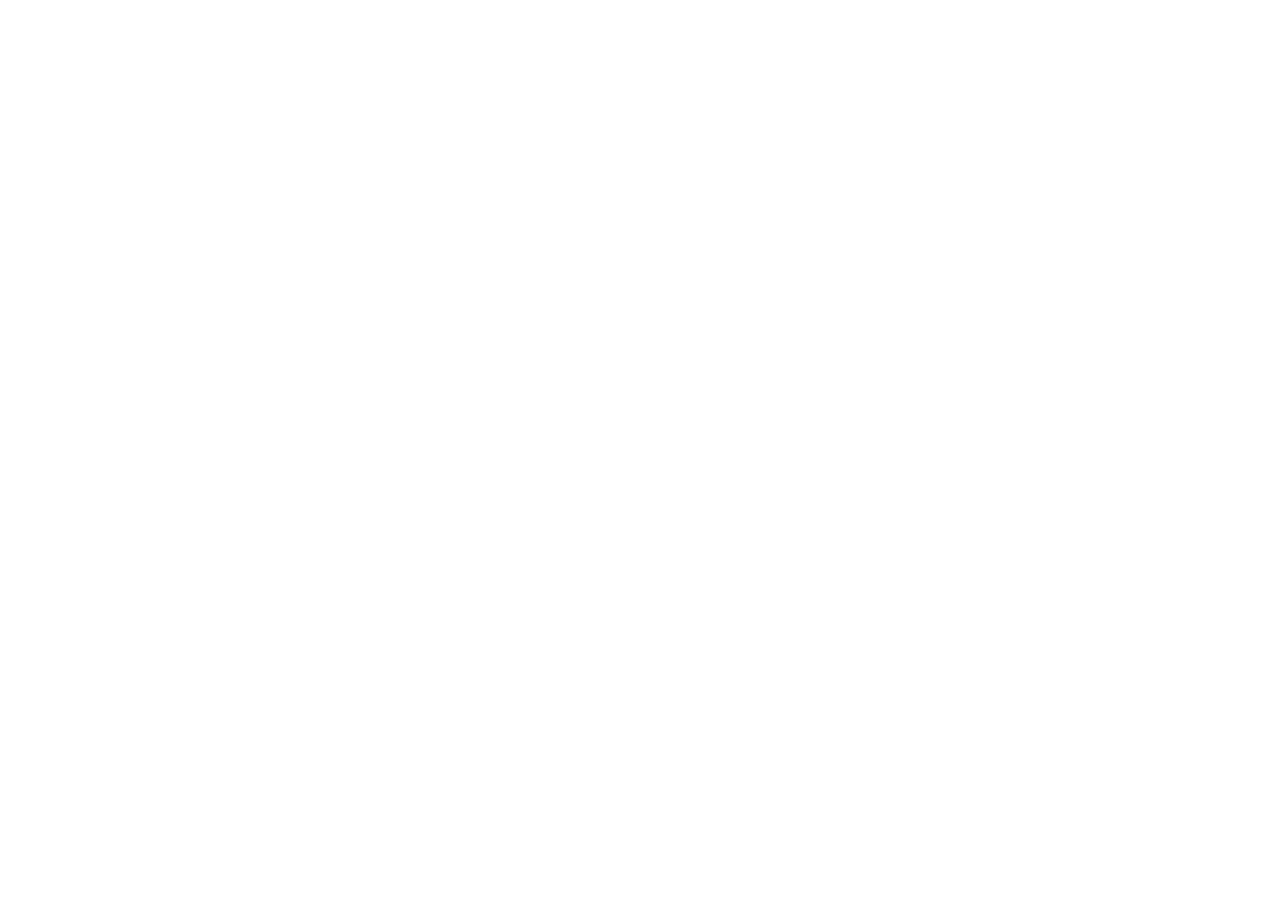
==== index.html @ f115fef4 "Initial commit" ====
<!DOCTYPE html>
<html lang="ru">
<head>
  <meta charset="UTF-8">
  <meta name="viewport" content="width=device-width, initial-scale=1.0">
  <title>Научиться учиться</title>
</head>
<body>
  <div class="page">

  </div>
</body>
</html>
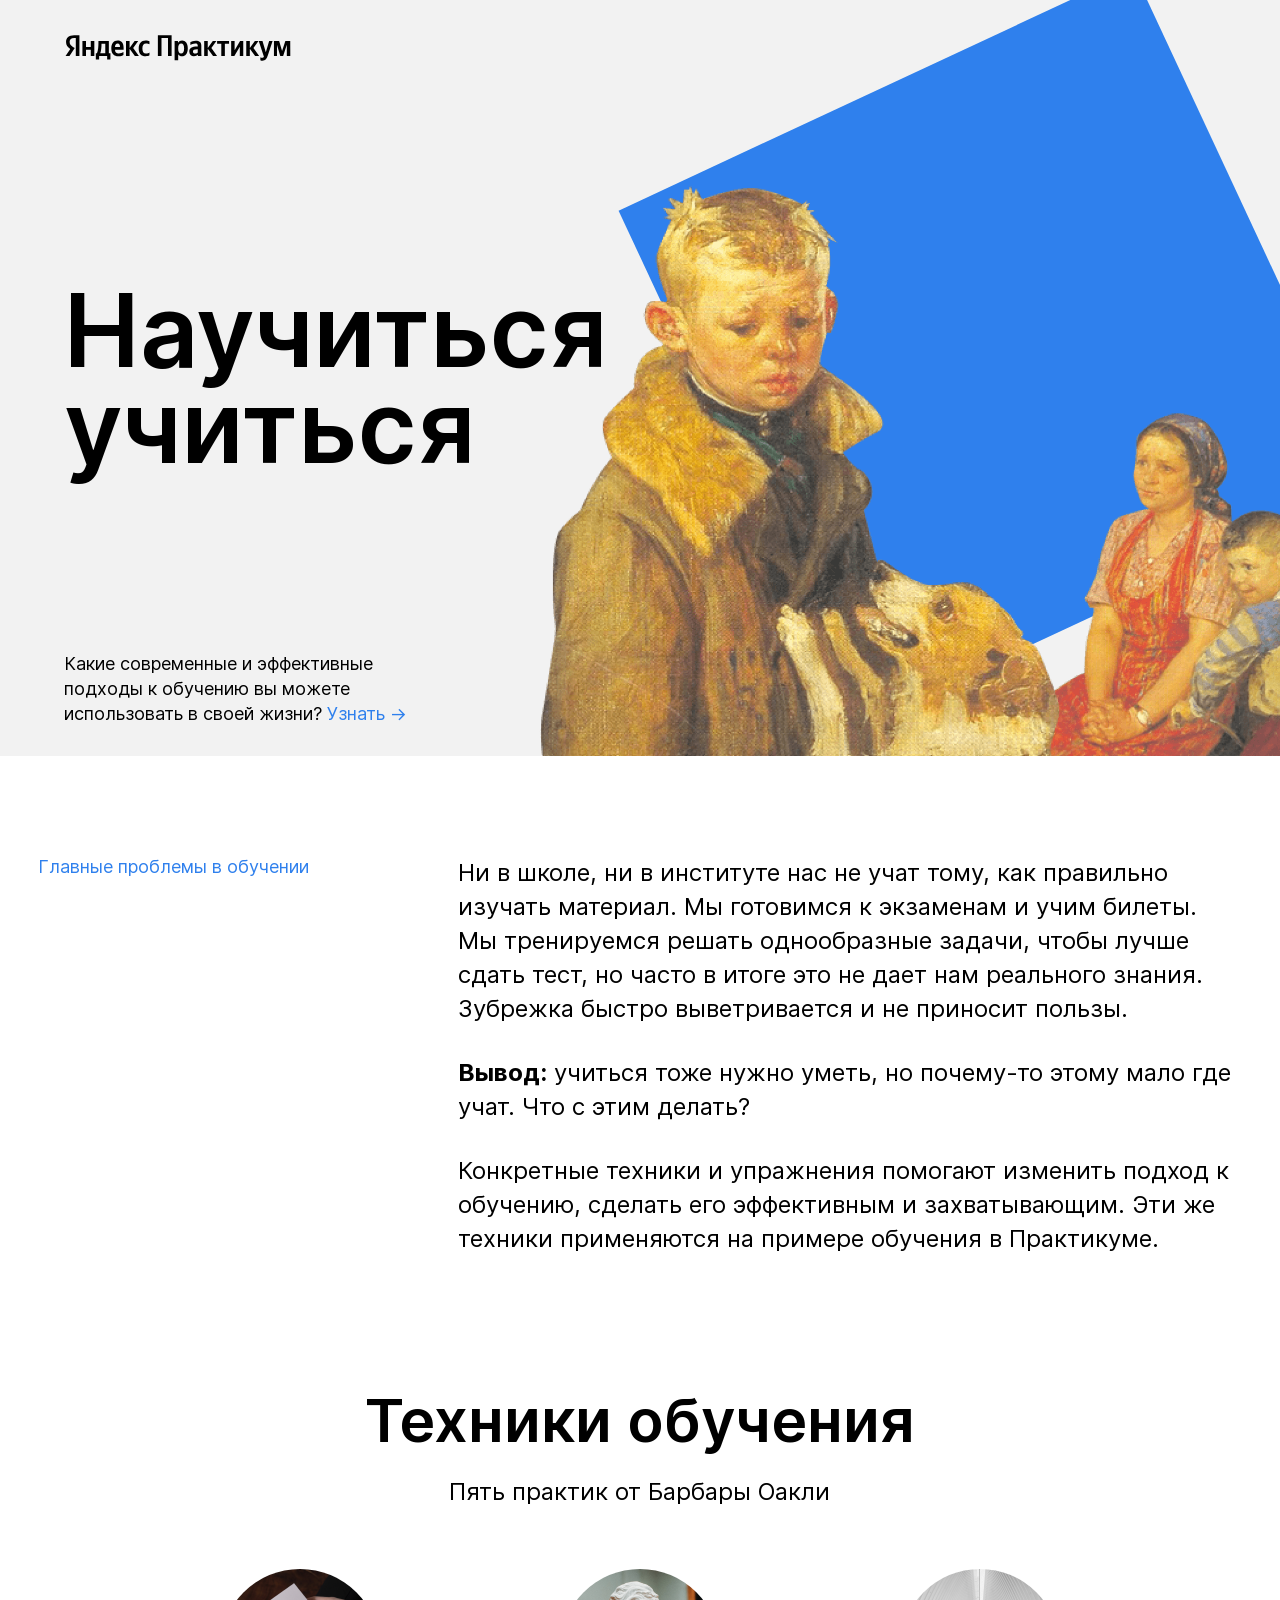
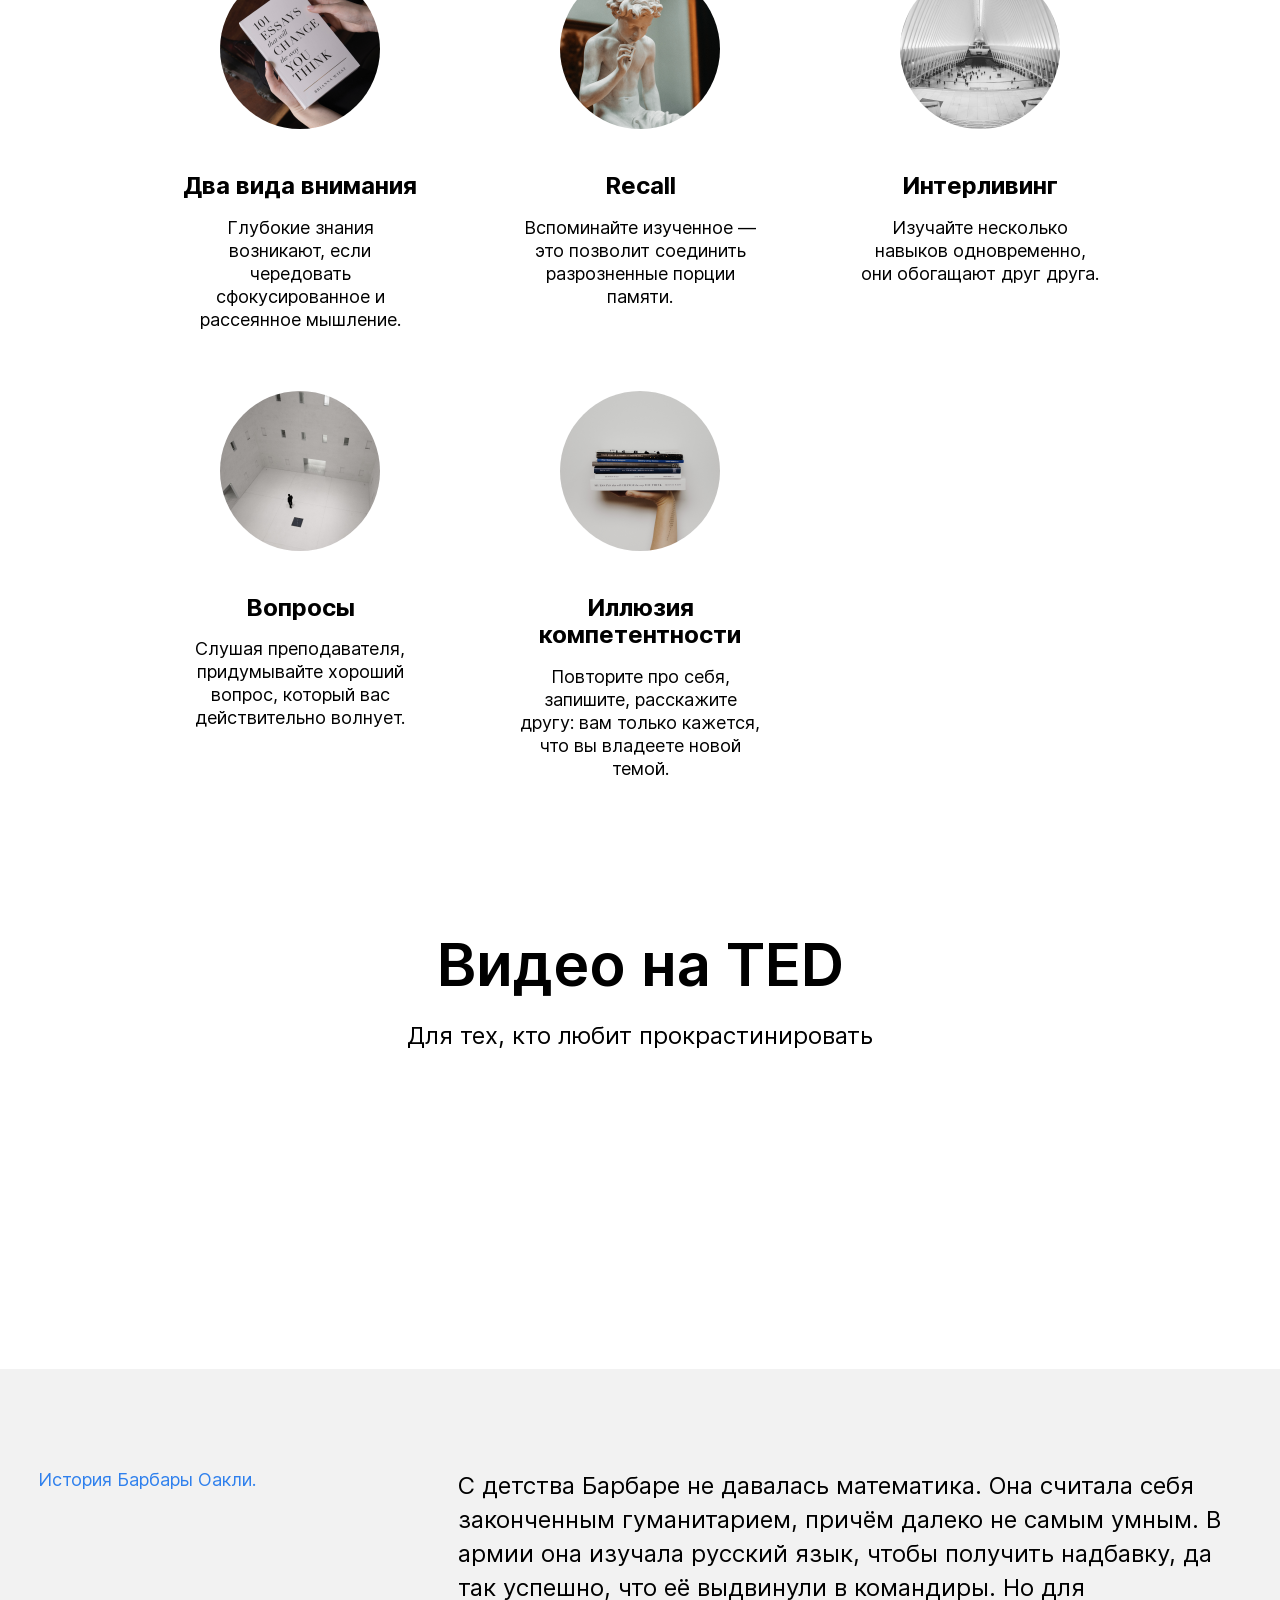
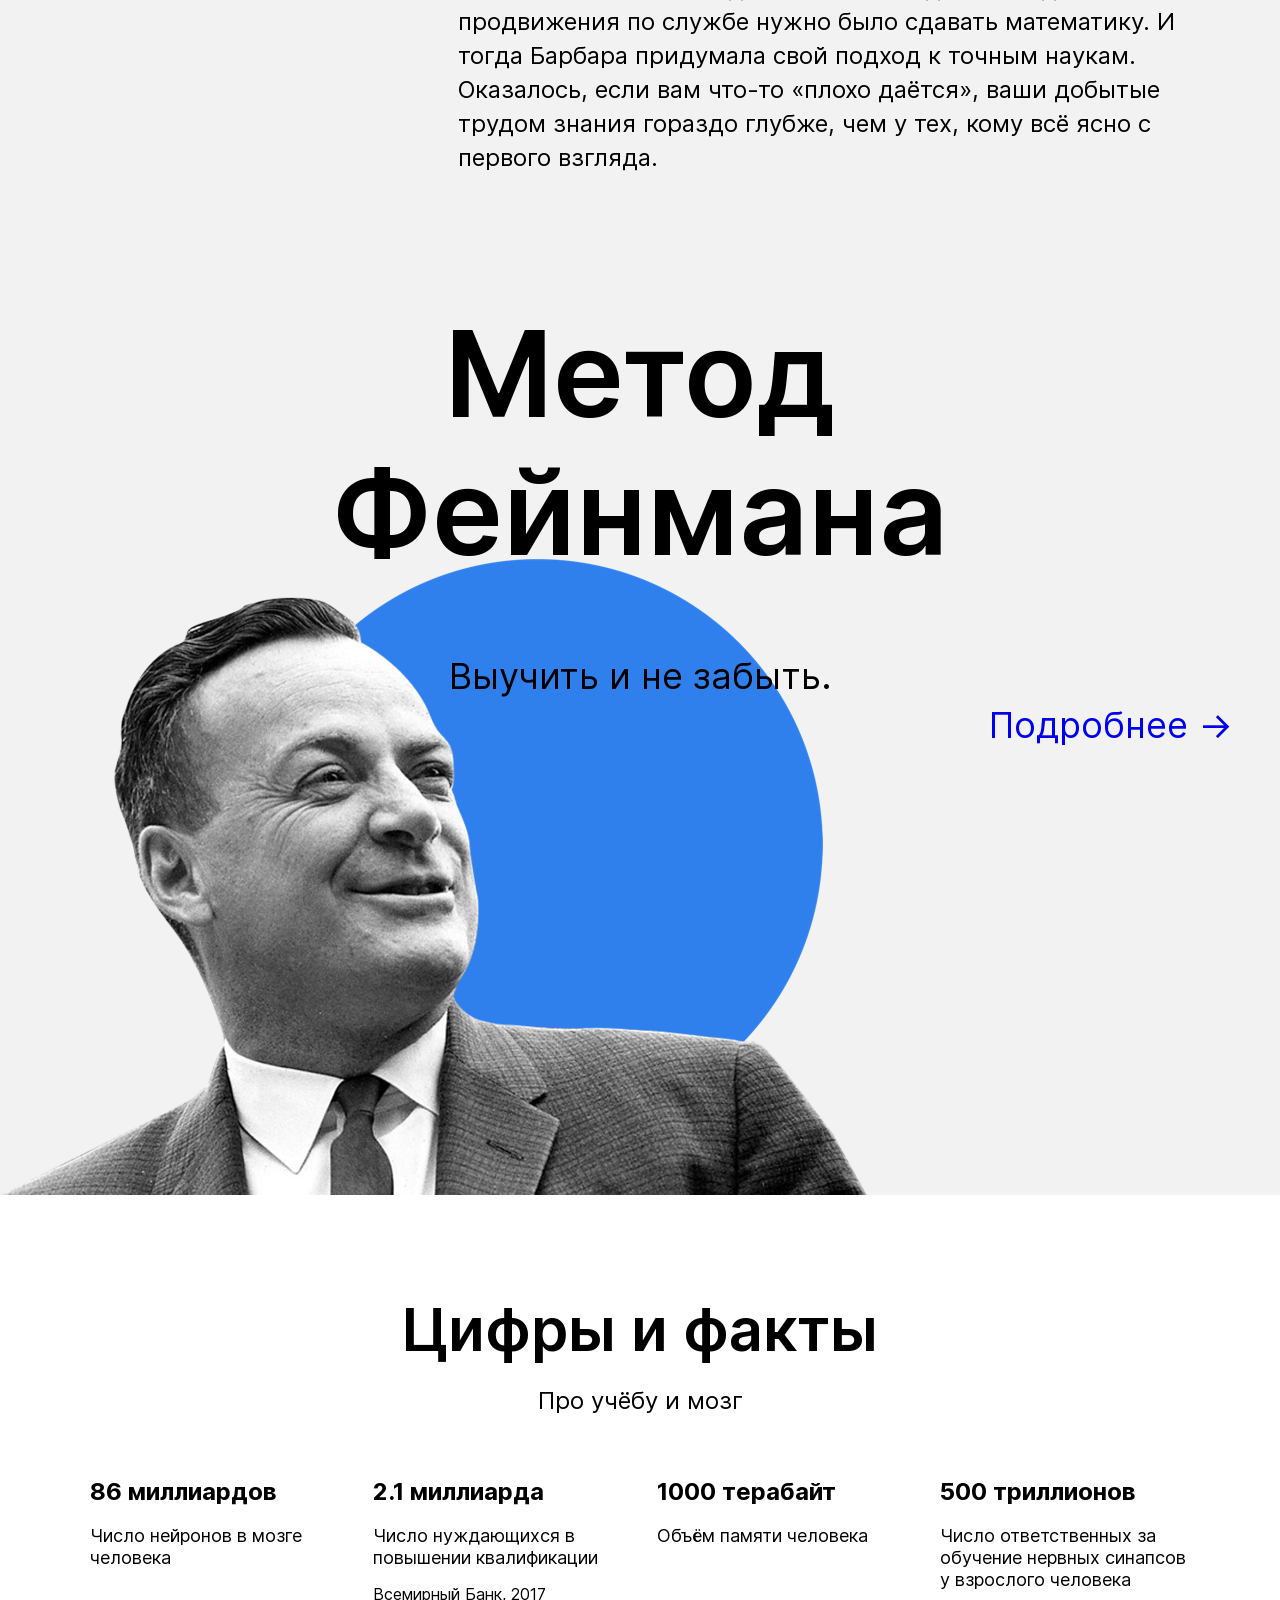
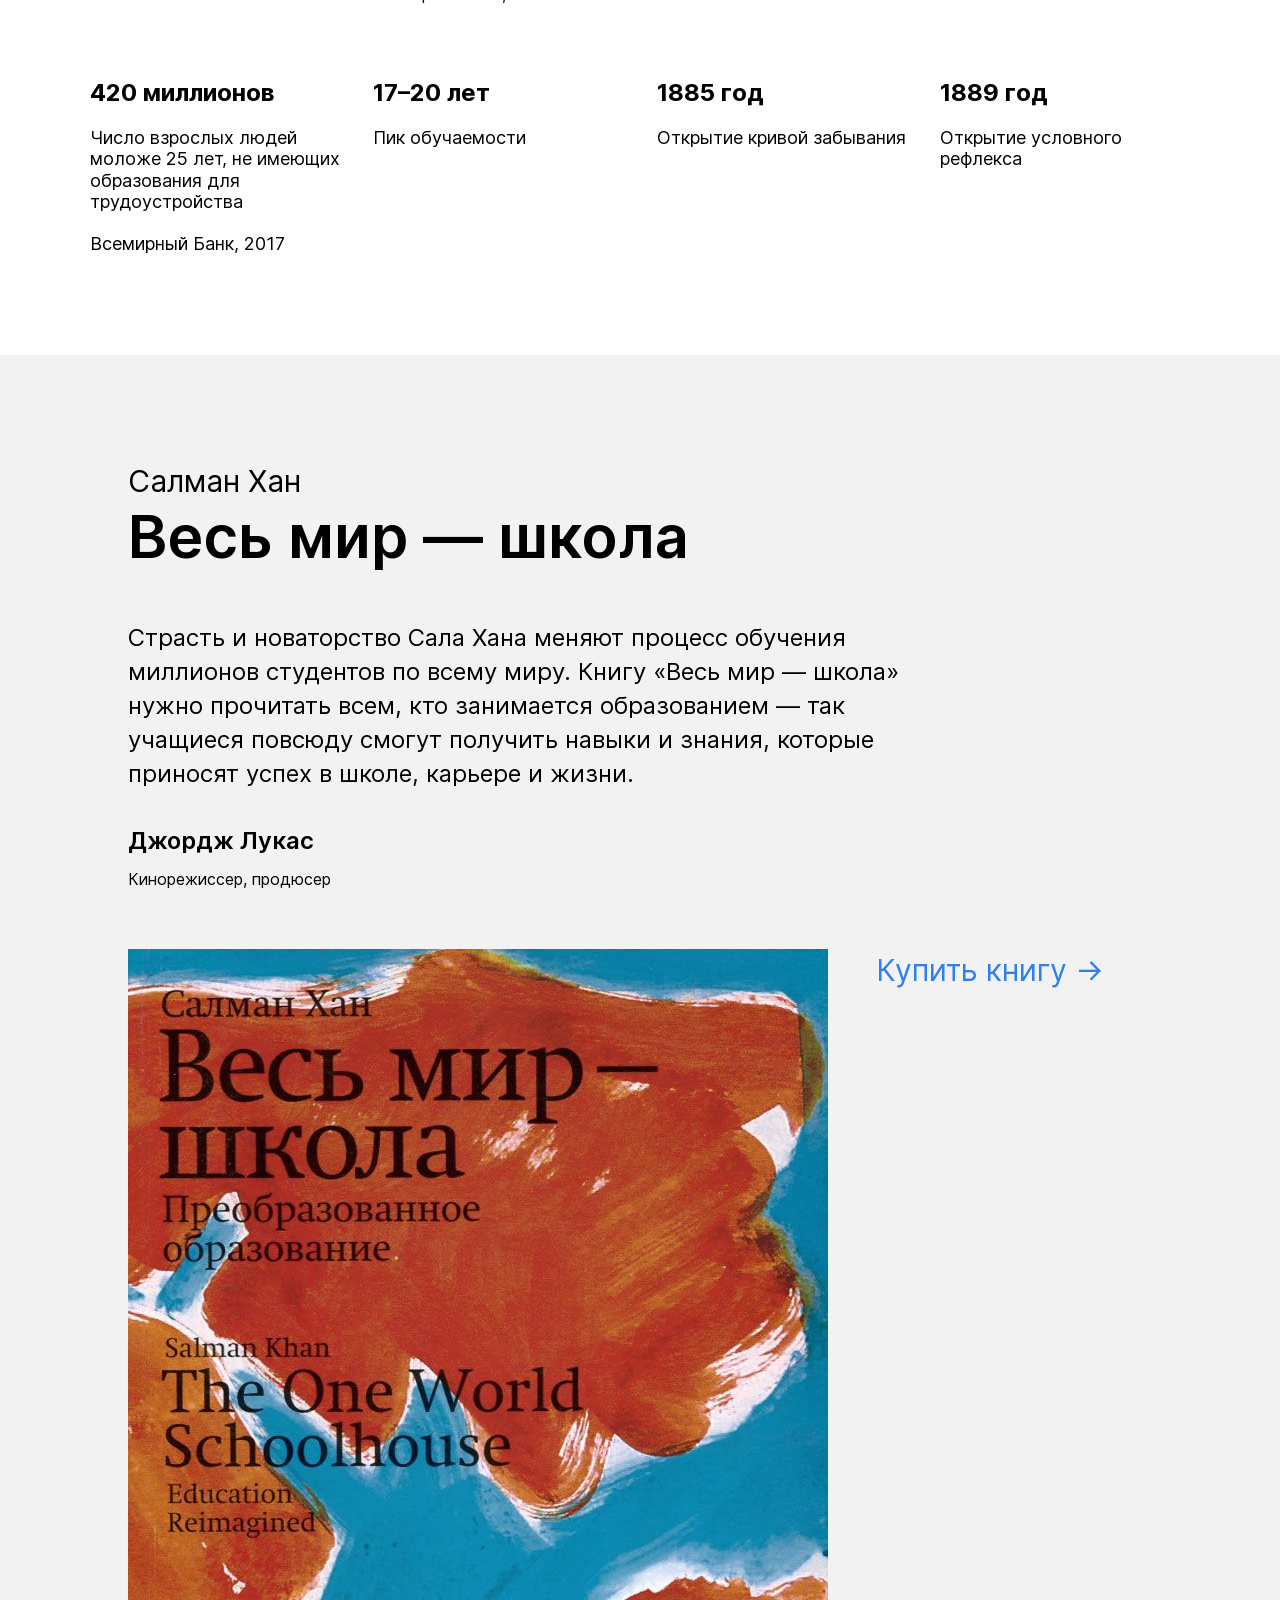
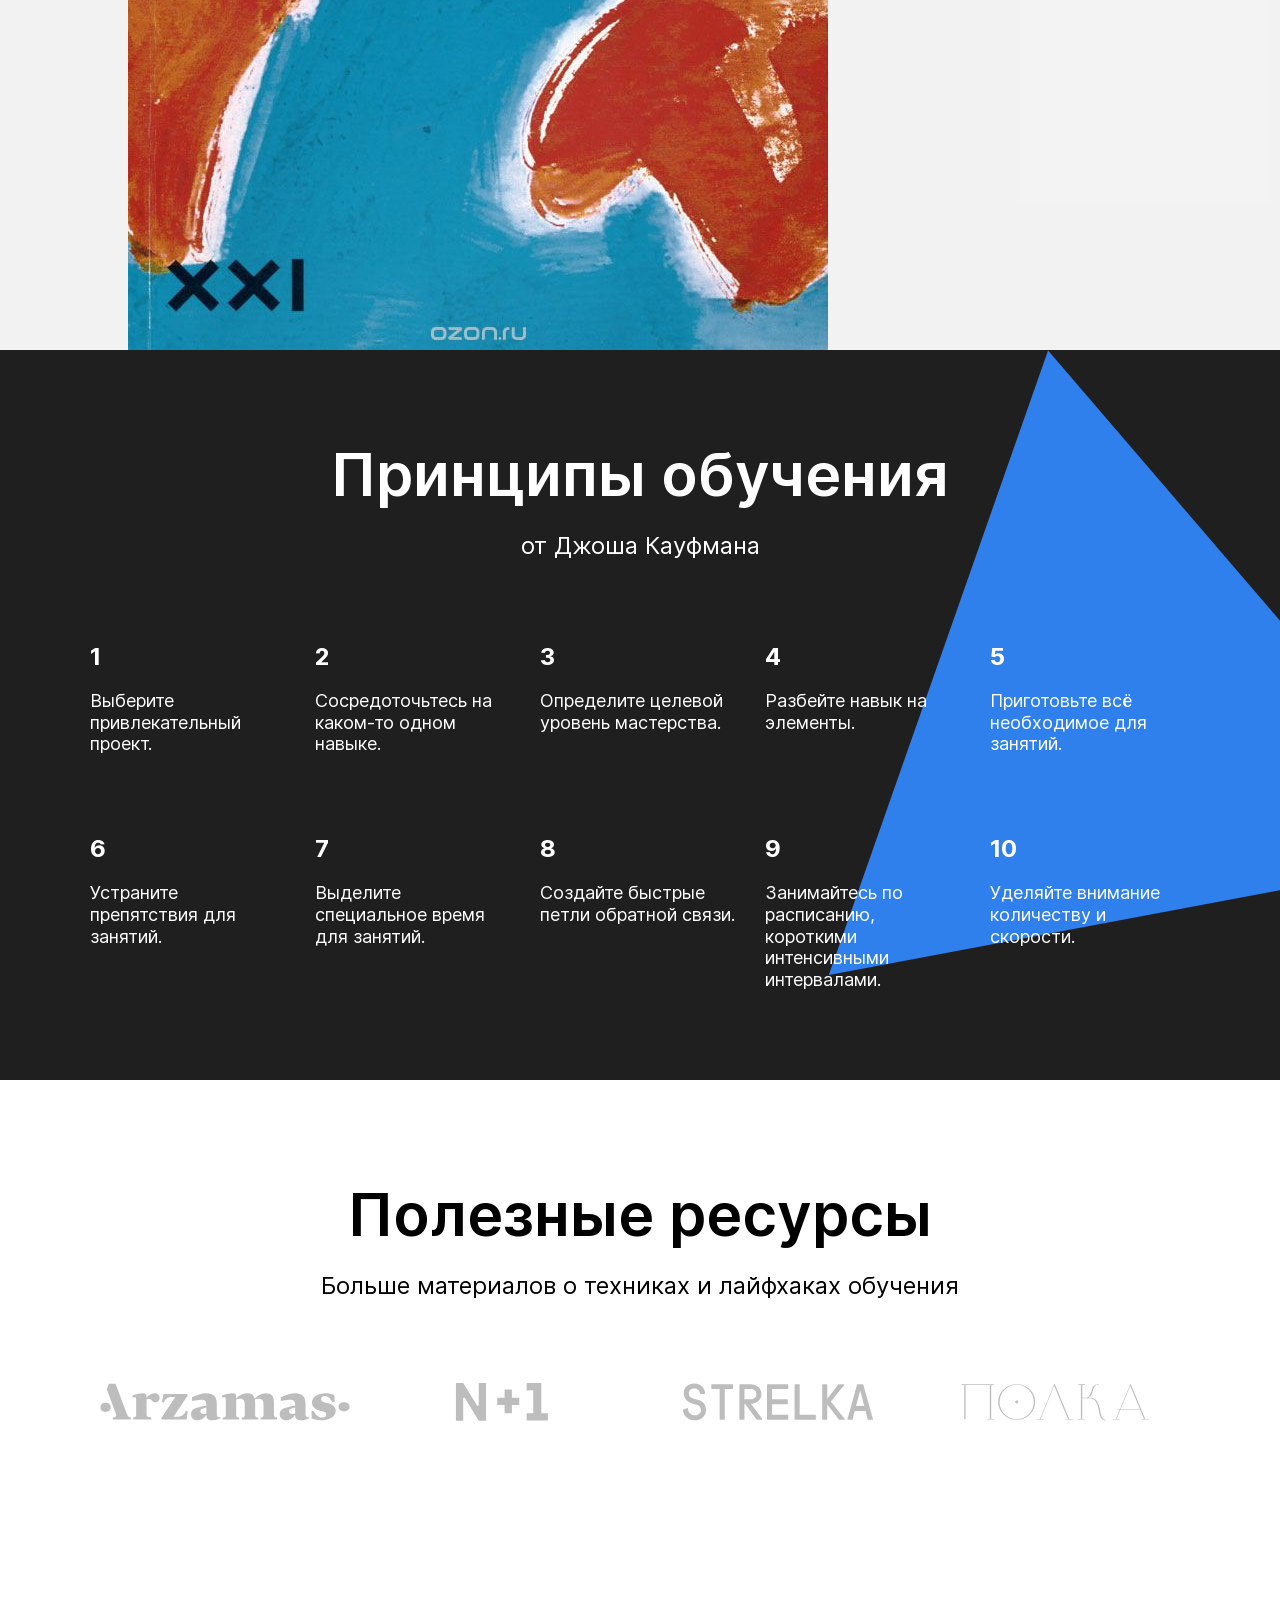
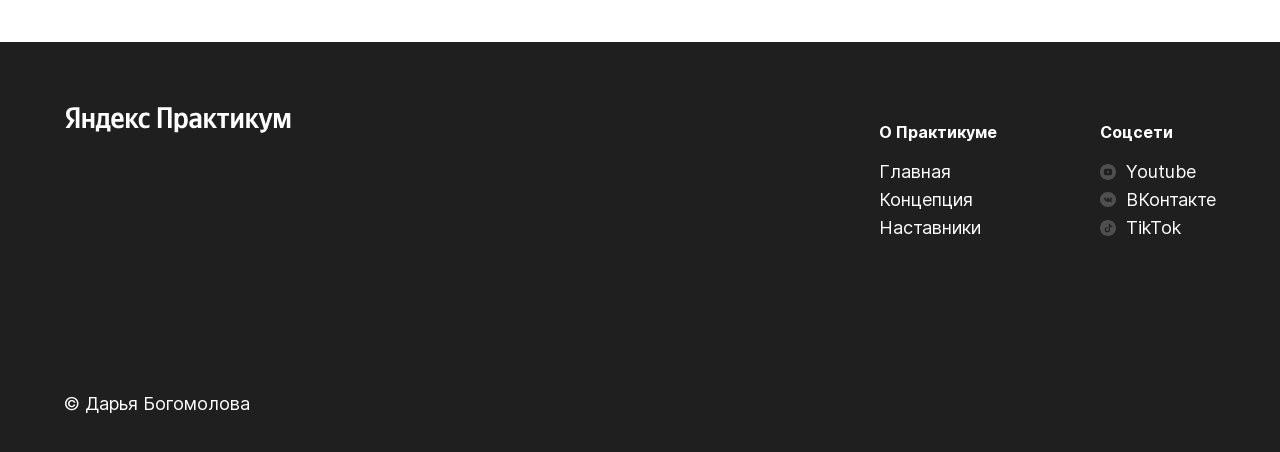
==== commit 46b41f62: "feat: web application is added" ====
--- a/index.html
+++ b/index.html
@@ -4,10 +4,228 @@
   <meta charset="UTF-8">
   <meta name="viewport" content="width=device-width, initial-scale=1.0">
   <title>Научиться учиться</title>
+  <link rel="stylesheet" href="./pages/index.css">
 </head>
 <body>
   <div class="page">
-
+<header class="header">
+  <img class="logo_place_header" src="./images/logo_place_header.svg" alt="Тёмный логотип Яндекс.практикум">
+  <h1 class="header__title">Научиться учиться</h1>
+  <p class="header__subtitle">Какие современные и эффективные подходы к обучению вы можете использовать в своей жизни?
+    <a class="header__link" href="#"> Узнать →</a>
+  </p>
+  <img class="header__main-illustration" src="./images/header-image.png" alt="Мальчик с собакой">
+  <div class="header__square-pic"></div>
+</header>
+<main class="centered-block">
+  <section class="description">
+    <div class="two-columns">
+      <h2 class="two-columns__brief">Главные проблемы в обучении</h2>
+      <div class="two-columns__main-text">
+        <p class="two-columns__pharagraph">Ни в школе, ни в институте нас не учат тому, как правильно изучать материал. Мы готовимся к экзаменам и учим билеты. Мы тренируемся решать однообразные задачи, чтобы лучше сдать тест, но часто в итоге это не дает нам реального знания. Зубрежка быстро выветривается и не приносит пользы.</p> 
+        <p class="two-columns__pharagraph"><b>Вывод:</b> учиться тоже нужно уметь, но почему-то этому мало где учат. Что с этим делать?</p>
+        <p class="two-columns__pharagraph">Конкретные техники и упражнения помогают изменить подход к обучению, сделать его эффективным и захватывающим. Эти же техники применяются на примере обучения в Практикуме.</p>
+      </div>
+    </div>
+  </section>
+
+  <section class="technics">
+    <h2 class="section-title">Техники обучения</h2>
+    <p class="section-subtitle">Пять практик от Барбары Оакли</p>
+    <div class="cards">
+      <div class="cards__item">
+        <img class="cards__image" src="./images/cards-attention.png" alt="Заумная книга в руках">
+        <h3 class="cards__title">Два вида внимания</h3>
+        <p class="cards__description">Глубокие знания возникают, если чередовать сфокусированное и рассеянное мышление.</p>
+      </div>
+      <div class="cards__item">
+        <img class="cards__image" src="./images/cards-recall.png" alt="Скульптура мальчика с ручкой в зубах">
+        <h3 class="cards__title">Recall</h3>
+        <p class="cards__description">Вспоминайте изученное — это позволит соединить разрозненные порции памяти.</p>
+      </div>
+      <div class="cards__item">
+        <img class="cards__image" src="./images/cards-interliving.png" alt="Зал ожидания на вокзале">
+        <h3 class="cards__title">Интерливинг</h3>
+        <p class="cards__description">Изучайте несколько навыков одновременно, они обогащают друг друга.</p>
+      </div>
+      <div class="cards__item">
+        <img class="cards__image" src="./images/cards-question.png" alt="Человек в пустой комнате со множеством окон">
+        <h3 class="cards__title">Вопросы</h3>
+        <p class="cards__description">Слушая преподавателя, придумывайте хороший вопрос, который вас действительно волнует.</p>
+      </div>
+      <div class="cards__item">
+        <img class="cards__image" src="./images/cards-competence.png" alt="Рука держит стопку книг">
+        <h3 class="cards__title">Иллюзия компетентности</h3>
+        <p class="cards__description">Повторите про себя, запишите, расскажите другу: вам только кажется, что вы владеете новой темой.</p>
+      </div>
+    </div>
+  </section>
+
+  <section class="video">
+    <h2 class="section-title">Видео нa TED</h2>
+    <p class="section-subtitle">Для тех, кто любит прокрастинировать</p>
+    <div class="video__iframes">
+      <iframe class="video__iframe" id="ytplayer" type="text/html" width="515" height="316" src="https://www.youtube.com/embed/5MgBikgcWnY"
+      frameborder="0" allowfullscreen></iframe>
+      <iframe class="video__iframe" id="ytplayer" type="text/html" width="515" height="316" src="https://www.youtube.com/embed/arj7oStGLkU"
+      frameborder="0" allowfullscreen></iframe>
+    </div>
+  </section>
+
+  <section class="oakley">
+    <div class="two-columns">
+      <h2 class="two-columns__brief">История Барбары Оакли.</h2>
+      <div class="two-columns__main-text">
+      <p class="two-columns__pharagraph">С детства Барбаре не давалась математика. Она считала себя законченным гуманитарием, причём далеко не самым умным. В армии она изучала русский язык, чтобы получить надбавку, да так успешно, что её выдвинули в командиры. Но для продвижения по службе нужно было сдавать математику. И тогда Барбара придумала свой подход к точным наукам. Оказалось, если вам что-то «плохо даётся», ваши добытые трудом знания гораздо глубже, чем у тех, кому всё ясно с первого взгляда.</p>
+      </div>
+    </div>
+  </section>
+
+  <section class="feynman">
+    <h2 class="feynman__title">Метод Фейнмана</h2>
+    <p class="feynman__subtitle">Выучить и не забыть.</p>
+    <a class="feynman__link" href="#">Подробнее →</a>
+  </section>
+
+  <section class="digits">
+    <h2 class="section-title">Цифры и факты</h2>
+    <p class="section-subtitle">Про учёбу и мозг</p>
+    <div class="table">
+      <div class="table__cell">
+        <h3 class="table__heading">86 миллиардов</h3>
+        <p class="table__text">Число нейронов в мозге человека</p>
+      </div>
+      <div class="table__cell">
+        <h3 class="table__heading">2.1 миллиарда</h3>
+        <p class="table__text">Число нуждающихся в повышении квалификации</p>
+        <p class="table_text">Всемирный Банк, 2017</p>
+      </div>
+      <div class="table__cell">
+        <h3 class="table__heading">1000 терабайт</h3>
+        <p class="table__text">Объём памяти человека</p>
+      </div>
+      <div class="table__cell">
+        <h3 class="table__heading">500 триллионов</h3>
+        <p class="table__text">Число ответственных за обучение нервных синапсов у взрослого человека</p>
+      </div>
+      <div class="table__cell">
+        <h3 class="table__heading">420 миллионов</h3>
+        <p class="table__text">Число взрослых людей моложе 25 лет, не имеющих образования для трудоустройства</p>
+        <p class="table__text">Всемирный Банк, 2017</p>
+      </div>
+      <div class="table__cell">
+        <h3 class="table__heading">17–20 лет</h3>
+        <p class="table__text">Пик обучаемости</p>
+      </div>
+      <div class="table__cell">
+        <h3 class="table__heading">1885 год</h3>
+        <p class="table__text">Открытие кривой забывания</p>
+      </div>
+      <div class="table__cell">
+        <h3 class="table__heading">1889 год</h3>
+        <p class="table__text">Открытие условного рефлекса</p>
+      </div>
+    </div>
+  </section>
+
+  <section class="khan">
+    <div class="khan__container">
+      <p class="khan__author">Салман Хан</p>
+      <h2 class="khan__title">Весь мир — школа</h2>
+      <p class="khan__quote">Страсть и новаторство Сала Хана меняют процесс обучения миллионов студентов по всему миру. Книгу «Весь мир — школа» нужно прочитать всем, кто занимается образованием — так учащиеся повсюду смогут получить навыки и знания, которые приносят успех в школе, карьере и жизни.</p>
+      <p class="khan__quote-author">Джордж Лукас</p>
+      <p class="khan__quote-author-subtitle">Кинорежиссер, продюсер</p>
+      <div class="khan__book-container">
+      <img class="khan__book-img" src="./images/khan-book.jpg" alt="Книга "Весь мир - школа" Салмана Хана">
+      <a class="khan__buy-link" href="#">Купить книгу →</a>
+      </div>
+    </div>
+  </section>
+
+  <section class="kaufman">
+    <h2 class="section-title section-title_theme_dark">Принципы обучения</h2>
+    <p class="section-subtitle section-subtitle_theme_dark">от Джоша Кауфмана</p>
+    <div class="table table_theme_dark">
+      <div class="table__cell table__cell_theme_dark">
+        <h3 class="table__heading table__heading_theme_dark">1</h3>
+        <p class="table__text table__text_theme_dark">Выберите привлекательный проект.</p>
+      </div>
+      <div class="table__cell table__cell_theme_dark">
+        <h3 class="table__heading table__heading_theme_dark">2</h3>
+        <p class="table__text table__text_theme_dark">Сосредоточьтесь на каком-то одном навыке.</p>
+      </div>
+      <div class="table__cell table__cell_theme_dark">
+        <h3 class="table__heading table__heading_theme_dark">3</h3>
+        <p class="table__text table__text_theme_dark">Определите целевой уровень мастерства.</p>
+      </div>
+      <div class="table__cell table__cell_theme_dark">
+        <h3 class="table__heading table__heading_theme_dark">4</h3>
+        <p class="table__text table__text_theme_dark">Разбейте навык на элементы.</p>
+      </div>
+      <div class="table__cell table__cell_theme_dark">
+        <h3 class="table__heading table__heading_theme_dark">5</h3>
+        <p class="table__text table__text_theme_dark">Приготовьте всё необходимое для занятий.</p>
+      </div>
+      <div class="table__cell table__cell_theme_dark">
+        <h3 class="table__heading table__heading_theme_dark">6</h3>
+        <p class="table__text table__text_theme_dark">Устраните препятствия для занятий.</p>
+      </div>
+      <div class="table__cell table__cell_theme_dark">
+        <h3 class="table__heading table__heading_theme_dark">7</h3>
+        <p class="table__text table__text_theme_dark">Выделите специальное время для занятий.</p>
+      </div>
+      <div class="table__cell table__cell_theme_dark">
+        <h3 class="table__heading table__heading_theme_dark">8</h3>
+        <p class="table__text table__text_theme_dark">Создайте быстрые петли обратной связи.</p>
+      </div>
+      <div class="table__cell table__cell_theme_dark">
+        <h3 class="table__heading table__heading_theme_dark">9</h3>
+        <p class="table__text table__text_theme_dark">Занимайтесь по расписанию, короткими интенсивными интервалами.</p>
+      </div>
+      <div class="table__cell table__cell_theme_dark">
+        <h3 class="table__heading table__heading_theme_dark">10</h3>
+        <p class="table__text table__text_theme_dark">Уделяйте внимание количеству и скорости.</p>
+      </div>
+    </div>
+    <div class="kaufman__triangle"></div>
+  </section>
+
+  <section class="resources">
+    <h2 class="section-title">Полезные ресурсы</h2>
+    <p class="section-subtitle">Больше материалов о техниках и лайфхаках обучения</p>
+    <ul class="resources__logo-zone">
+      <li><a href="#"><img class="resources__logo" src="./images/logo/resources-arzamas.svg" alt="Арзамас логотип"></a></li>
+      <li><a href="#"><img class="resources__logo" src="./images/logo/resources-n1.svg" alt="Логотип N+1"></a></li>
+      <li><a href="#"><img class="resources__logo" src="./images/logo/resources-strelka.svg" alt="Логотип Стрелка"></a></li>
+      <li><a href="#"><img class="resources__logo" src="./images/logo/resources-polka.svg" alt="Логотип полки"></a></li>
+    </ul>
+  </section>
+</main>
+
+<footer class="footer">
+  <div class="footer__columns">
+    <div class="footer__column footer__column_content_copiright">
+      <div class="logo logo_place_footer"></div>
+      <p class="footer__author">&copy Дарья Богомолова</p>
+    </div>
+    <nav class="footer__column footer__column_content_info">
+      <h4 class="footer__column_heading">О Практикуме</h4>
+      <ul class="footer__column-links">
+        <li><a class="footer__link" href="#">Главная</a></li>
+        <li><a class="footer__link" href="#">Концепция</a></li>
+        <li><a class="footer__link" href="#">Наставники</a></li>
+      </ul>
+    </nav>
+    <nav class="footer__column footer__column_content_social">
+      <h4 class="footer__column_heading">Соцсети</h4>
+      <ul class="footer__column-links">
+        <li><a class="footer__link" href="#"><img class="footer__social-icon" src="./images/youtube-icon.svg" alt="Логотип Ютуб">Youtube</a></li>
+        <li><a class="footer__link" href="#"><img class="footer__social-icon" src="./images/vk_color_white.svg" alt="Логотип ВКонтакте">ВКонтакте</a></li>
+        <li><a class="footer__link" href="#"><img class="footer__social-icon" src="./images/tiktok-icon.svg" alt="Логотип ТикТок">TikTok</a></li>
+      </ul>
+    </nav>
+  </div>
+</footer>
   </div>
 </body>
 </html>
--- a/pages/index.css
+++ b/pages/index.css
@@ -0,0 +1,80 @@
+@import url(../blocks/centered-block/centered-block.css);
+@import url(../styles/normalize.css);
+@import url(../styles/fonts.css);
+@import url(../styles/style.css);
+
+@import url(../blocks/header/header.css);
+@import url(../blocks/header/__title/header__title.css);
+@import url(../blocks/header/__subtitle/header__subtitle.css);
+@import url(../blocks/header/__main-illustration/header__main-illustration.css);
+@import url(../blocks/header/__square-pic/header__square-pic.css);
+@import url(../blocks/header/__link/header__link.css);
+@import url(../blocks/rotation/rotation.css);
+
+@import url(../blocks/description/description.css);
+@import url(../blocks/two-columns/two-columns.css);
+@import url(../blocks/two-columns/__brief/two-columns__brief.css);
+@import url(../blocks/two-columns/__main-text/two-columns__main-text.css);
+@import url(../blocks/two-columns/__pharagraph/two-columns__pharagraph.css);
+
+@import url(../blocks/technics/technics.css);
+@import url(../blocks/section-title/section-title.css);
+@import url(../blocks/section-subtitle/section-subtitle.css);
+
+@import url(../blocks/cards/cards.css);
+@import url(../blocks/cards/__item/cards__item.css);
+@import url(../blocks/cards/__image/cards__image.css);
+@import url(../blocks/cards/__description/cards__description.css);
+@import url(../blocks/cards/__title/cards__title.css);
+
+@import url(../blocks/video/video.css);
+@import url(../blocks/video/__iframes/video__iframes.css);
+@import url(../blocks/video/__iframe/video__iframe.css);
+
+@import url(../blocks/oakley/oakley.css);
+
+@import url(../blocks/feynman/faynman.css);
+@import url(../blocks/feynman/__link/feynman__link.css);
+@import url(../blocks/feynman/__subtitle/feynman__subtitle.css);
+@import url(../blocks/feynman/__title/feynman__title.css);
+
+@import url(../blocks/digits/digits.css);
+@import url(../blocks/table/table.css);
+@import url(../blocks/table/__cell/table__cell.css);
+@import url(../blocks/table/__heading/table__heading.css);
+@import url(../blocks/table/__text/table__text.css);
+@import url(../blocks/table/__cell/_theme/table__cell_theme_dark.css);
+@import url(../blocks/table/__heading/_theme/table__heading_theme_dark.css);
+@import url(../blocks/table/__text/_theme/table__text_theme_dark.css;);
+
+@import url(../blocks/khan/khan.css);
+@import url(../blocks/khan/__container/khan__container.css);
+@import url(../blocks/khan/__author/khan__author.css);
+@import url(../blocks/khan/__title/khan__title.css);
+@import url(../blocks/khan/__quote/khan__quote.css);
+@import url(../blocks/khan/__quote-author/khan__quote-author.css);
+@import url(../blocks/khan/__quote-author-subtitle/khan__quote-author-subline.css);
+@import url(../blocks/khan/__book-container/khan__book-container.css);
+@import url(../blocks/khan/__book-pic/khan__book-pic.css);
+@import url(../blocks/khan/__buy-link/khan__buy-link.css);
+
+@import url(../blocks/kaufman/kaufman.css);
+@import url(../blocks/kaufman/__triangle/kaufman__triangle.css);
+@import url(../blocks/section-subtitle/_theme/section-subtitle_theme_dark.css);
+@import url(../blocks/section-title/_theme/section-title_theme_dark.css);
+
+@import url(../blocks/resources/resources.css);
+@import url(../blocks/resources/__logo/resources__logo.css);
+@import url(../blocks/resources/__logo-zone/resources__logo-zone.css);
+
+@import url(../blocks/logo/_place/logo_place_header.css);
+@import url(../blocks/footer/footer.css);
+@import url(../blocks/footer/__columns/footer__columns.css);
+@import url(../blocks/footer/__author/footer__author.css);
+@import url(../blocks/footer/__column_content_copiright/footer__column_content_copiright.css);
+@import url(../blocks/footer/__column/footer__column.css);
+@import url(../blocks/footer/__column-heading/footer__column-heading.css);
+@import url(../blocks/footer/__column-links/footer__column-links.css);
+@import url(../blocks/footer/__link/footer__link.css);
+@import url(../blocks/footer/__social-icon/footer__social-icon.css);
+@import url(../blocks/logo/_place/logo_place_footer.css);
